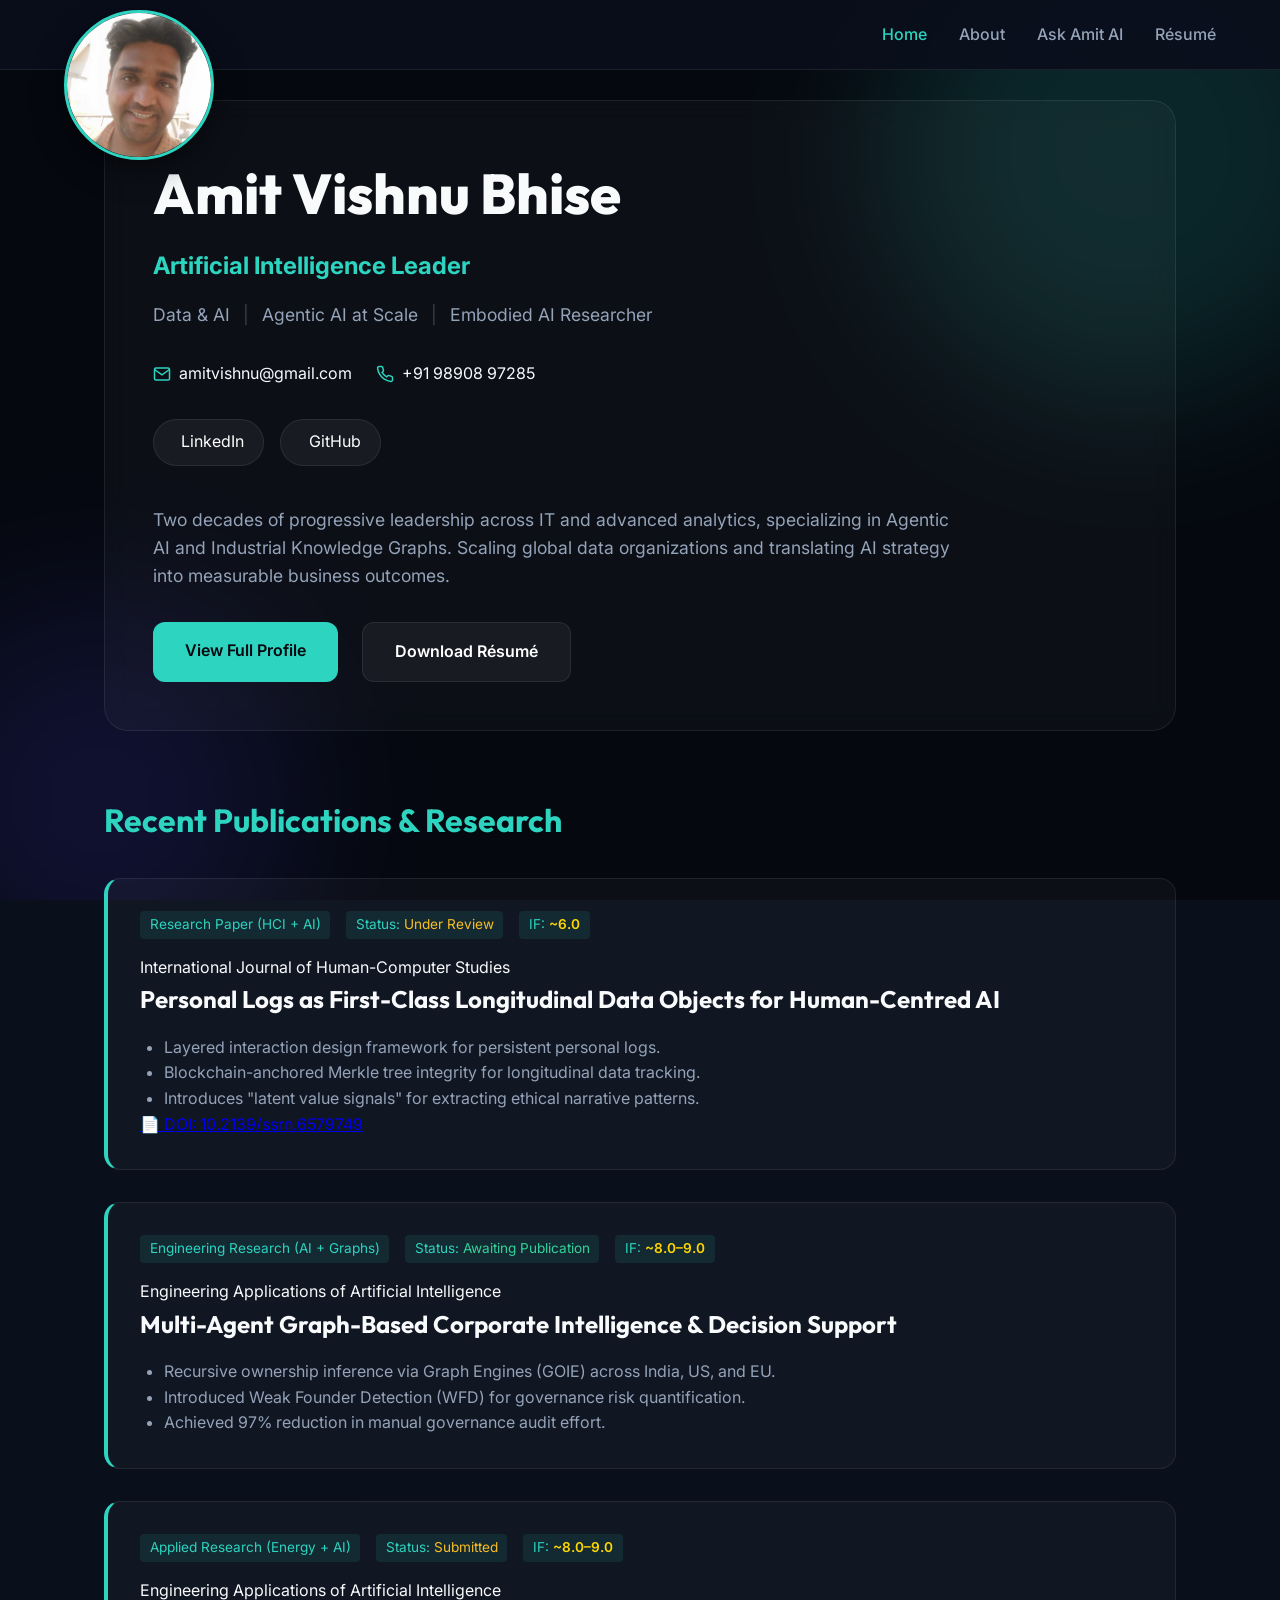
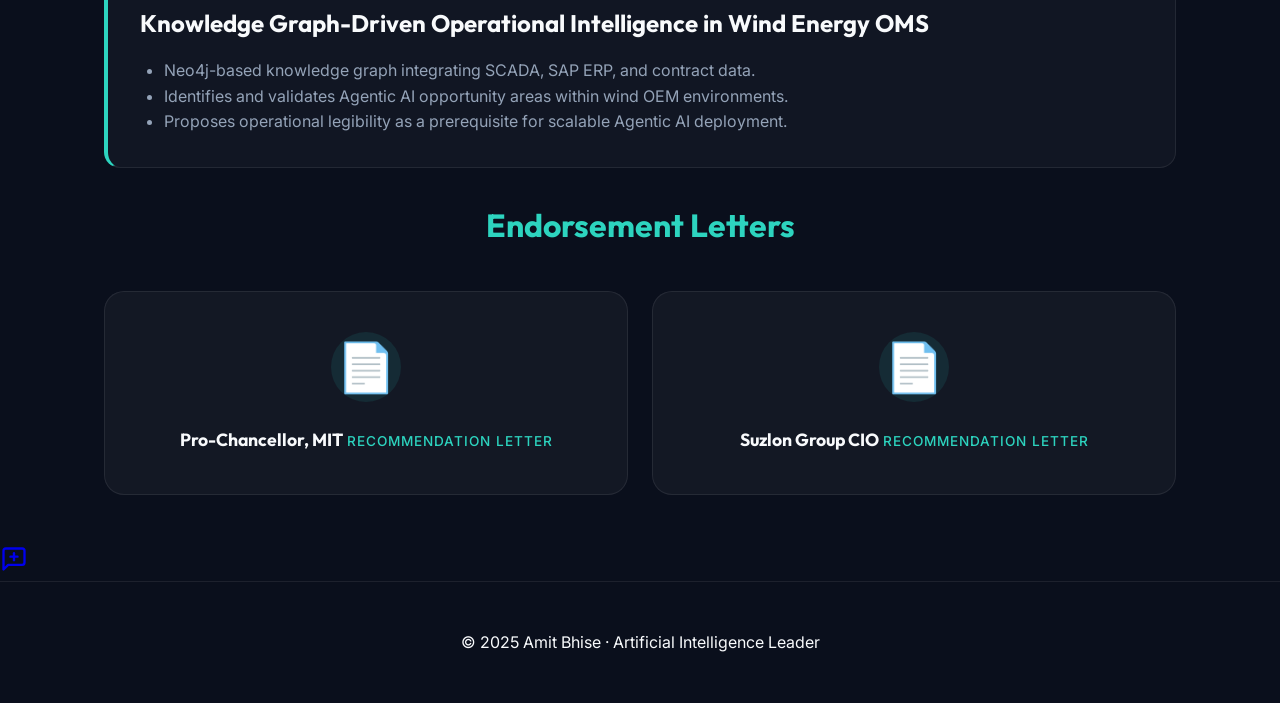
==== index.html @ 851e6092 "Initial commit for Profile_Job with DBA update" ====
<!DOCTYPE html>
<html lang="en">

<head>
    <meta charset="UTF-8">
    <meta name="viewport" content="width=device-width, initial-scale=1.0">
    <title>Amit Vishnu Bhise | Artificial Intelligence Leader</title>
    <meta name="description"
        content="Profile of Amit Bhise, AI Leader & Research Scientist specializing in Human-Centered AI, Knowledge Graphs, and Agentic AI at Scale.">
    <link rel="preconnect" href="https://fonts.googleapis.com">
    <link rel="preconnect" href="https://fonts.gstatic.com" crossorigin>
    <link
        href="https://fonts.googleapis.com/css2?family=Inter:wght@300;400;500;600&family=Outfit:wght@400;600;800&display=swap"
        rel="stylesheet">
    <link rel="stylesheet" href="style.css?v=5">
    <script src="analytics.js"></script>
    <link rel="icon" href="profile.jpg" type="image/jpeg">
</head>

<body>
    <div class="blob-cont">
        <div class="blob blob1"></div>
        <div class="blob blob2"></div>
    </div>

    <nav class="navbar">
        <div class="nav-brand">
            <img src="profile.jpg" alt="Amit Bhise">
        </div>
        <div class="nav-links">
            <a href="index.html" class="nav-link active">Home</a>
            <a href="about.html" class="nav-link">About</a>
            <a href="chat.html" class="nav-link">Ask Amit AI</a>
            <a href="documents/resume.pdf" class="nav-link" target="_blank">Résumé</a>
        </div>
    </nav>

    <main class="container">
        <section class="glass-card hero-section animate-up">
            <div class="hero-content">
                <h1 class="name">Amit Vishnu Bhise</h1>
                <h2 class="role">Artificial Intelligence Leader</h2>

                <p class="tagline">
                    Data & AI <span class="divider">|</span> Agentic AI at Scale <span class="divider">|</span> Embodied
                    AI Researcher
                </p>

                <div class="contact-info">
                    <a href="mailto:amitvishnu@gmail.com" class="contact-link">
                        <svg viewBox="0 0 24 24" fill="none" stroke="currentColor" stroke-width="2">
                            <path d="M4 4h16c1.1 0 2 .9 2 2v12c0 1.1-.9 2-2 2H4c-1.1 0-2-.9-2-2V6c0-1.1.9-2 2-2z" />
                            <polyline points="22,6 12,13 2,6" />
                        </svg>
                        amitvishnu@gmail.com
                    </a>
                    <a href="tel:+919890897285" class="contact-link">
                        <svg viewBox="0 0 24 24" fill="none" stroke="currentColor" stroke-width="2">
                            <path
                                d="M22 16.92v3a2 2 0 0 1-2.18 2 19.79 19.79 0 0 1-8.63-3.07 19.5 19.5 0 0 1-6-6 19.79 19.79 0 0 1-3.07-8.67A2 2 0 0 1 4.11 2h3a2 2 0 0 1 2 1.72 12.84 12.84 0 0 0 .7 2.81 2 2 0 0 1-.45 2.11L8.09 9.91a16 16 0 0 0 6 6l1.27-1.27a2 2 0 0 1 2.11-.45 12.84 12.84 0 0 0 2.81.7A2 2 0 0 1 22 16.92z" />
                        </svg>
                        +91 98908 97285
                    </a>
                </div>

                <div class="social-links">
                    <a href="https://www.linkedin.com/in/amit-bhise-8bb4a715" class="social-btn" target="_blank">
                        <svg viewBox="0 0 24 24" fill="currentColor">
                            <path
                                d="M19 0h-14c-2.761 0-5 2.239-5 5v14c0 2.761 2.239 5 5 5h14c2.762 0 5-2.239 5-5v-14c0-2.761-2.238-5-5-5zm-11 19h-3v-11h3v11zm-1.5-12.268c-.966 0-1.75-.79-1.75-1.764s.784-1.764 1.75-1.764 1.75.79 1.75 1.764-.783 1.764-1.75 1.764zm13.5 12.268h-3v-5.604c0-3.368-4-3.113-4 0v5.604h-3v-11h3v1.765c1.396-2.586 7-2.777 7 2.476v6.759z" />
                        </svg>
                        LinkedIn
                    </a>
                    <a href="https://github.com/amitbhi" class="social-btn" target="_blank">
                        <svg viewBox="0 0 24 24" fill="currentColor">
                            <path
                                d="M12 0c-6.626 0-12 5.373-12 12 0 5.302 3.438 9.8 8.207 11.387.599.111.793-.261.793-.577v-2.234c-3.338.726-4.033-1.416-4.033-1.416-.546-1.387-1.333-1.756-1.333-1.756-1.089-.745.083-.729.083-.729 1.205.084 1.839 1.237 1.839 1.237 1.07 1.834 2.807 1.304 3.492.997.107-.775.418-1.305.762-1.604-2.665-.305-5.467-1.334-5.467-5.931 0-1.311.469-2.381 1.236-3.221-.124-.303-.535-1.524.117-3.176 0 0 1.008-.322 3.301 1.23.957-.266 1.983-.399 3.003-.404 1.02.005 2.047.138 3.006.404 2.291-1.552 3.297-1.23 3.297-1.23.653 1.653.242 2.874.118 3.176.77.84 1.235 1.911 1.235 3.221 0 4.609-2.807 5.624-5.479 5.921.43.372.823 1.102.823 2.222v3.293c0 .319.192.694.801.576 4.765-1.589 8.199-6.086 8.199-11.386 0-6.627-5.373-12-12-12z" />
                        </svg>
                        GitHub
                    </a>
                </div>

                <p style="color: var(--text-secondary); max-width: 800px; margin-bottom: 2rem; font-size: 1.1rem;">
                    Two decades of progressive leadership across IT and advanced analytics, specializing in Agentic AI
                    and Industrial Knowledge Graphs. Scaling global data organizations and translating AI strategy into
                    measurable business outcomes.
                </p>

                <div class="action-buttons">
                    <a href="about.html" class="btn btn-primary">View Full Profile</a>
                    <a href="documents/resume.pdf" class="btn btn-secondary" target="_blank">Download Résumé</a>
                </div>
            </div>
        </section>
        



        <!-- Research Vertical Cards -->
        <section class="publications-section animate-up delay-2">
            <h3 style="font-family: 'Outfit', sans-serif; color: var(--accent); margin-bottom: 2rem; font-size: 2rem;">
                Recent Publications & Research</h3>

            <div class="pub-card">
                <div class="pub-meta">
                    <span class="pub-tag">Research Paper (HCI + AI)</span>
                    <span class="pub-tag">Status: <span style="color: #fbbf24;">Under Review</span></span>
                    <span class="pub-tag">IF: <span class="pub-impact">~6.0</span></span>
                </div>
                <span class="pub-journal">International Journal of Human-Computer Studies</span>
                <h3 class="pub-title">Personal Logs as First-Class Longitudinal Data Objects for Human-Centred AI</h3>
                <ul class="pub-contributions">
                    <li>Layered interaction design framework for persistent personal logs.</li>
                    <li>Blockchain-anchored Merkle tree integrity for longitudinal data tracking.</li>
                    <li>Introduces "latent value signals" for extracting ethical narrative patterns.</li>
                </ul>
                <a href="https://doi.org/10.2139/ssrn.6579749" target="_blank" class="pub-doi-link">📄 DOI:
                    10.2139/ssrn.6579749</a>
            </div>

            <div class="pub-card">
                <div class="pub-meta">
                    <span class="pub-tag">Engineering Research (AI + Graphs)</span>
                    <span class="pub-tag">Status: <span style="color: #34d399;">Awaiting Publication</span></span>
                    <span class="pub-tag">IF: <span class="pub-impact">~8.0–9.0</span></span>
                </div>
                <span class="pub-journal">Engineering Applications of Artificial Intelligence</span>
                <h3 class="pub-title">Multi-Agent Graph-Based Corporate Intelligence & Decision Support</h3>
                <ul class="pub-contributions">
                    <li>Recursive ownership inference via Graph Engines (GOIE) across India, US, and EU.</li>
                    <li>Introduced Weak Founder Detection (WFD) for governance risk quantification.</li>
                    <li>Achieved 97% reduction in manual governance audit effort.</li>
                </ul>
            </div>

            <div class="pub-card">
                <div class="pub-meta">
                    <span class="pub-tag">Applied Research (Energy + AI)</span>
                    <span class="pub-tag">Status: <span style="color: #fbbf24;">Submitted</span></span>
                    <span class="pub-tag">IF: <span class="pub-impact">~8.0–9.0</span></span>
                </div>
                <span class="pub-journal">Engineering Applications of Artificial Intelligence</span>
                <h3 class="pub-title">Knowledge Graph-Driven Operational Intelligence in Wind Energy OMS</h3>
                <ul class="pub-contributions">
                    <li>Neo4j-based knowledge graph integrating SCADA, SAP ERP, and contract data.</li>
                    <li>Identifies and validates Agentic AI opportunity areas within wind OEM environments.</li>
                    <li>Proposes operational legibility as a prerequisite for scalable Agentic AI deployment.</li>
                </ul>
            </div>
        </section>


        <div class="docs-section animate-up delay-3">
            <h3
                style="font-family: 'Outfit', sans-serif; color: var(--accent); margin-bottom: 2.5rem; font-size: 2rem; text-align: center;">
                Endorsement Letters</h3>
            <div class="docs-grid">
                <a href="documents/MIT_LOR.pdf?v=1" class="doc-card" target="_blank">
                    <div class="doc-icon">📄</div>
                    <div class="doc-info">
                        <span class="doc-name">Pro-Chancellor, MIT</span>
                        <span class="doc-meta">Recommendation Letter</span>
                    </div>
                </a>
                <a href="documents/Suzlon_LOR.pdf?v=1" class="doc-card" target="_blank">
                    <div class="doc-icon">📄</div>
                    <div class="doc-info">
                        <span class="doc-name">Suzlon Group CIO</span>
                        <span class="doc-meta">Recommendation Letter</span>
                    </div>
                </a>
            </div>
        </div>
    </main>

    <a href="chat.html" class="chat-widget-btn" title="Ask Amit AI Assistant">
        <svg width="28" height="28" viewBox="0 0 24 24" fill="none" stroke="currentColor" stroke-width="2"
            stroke-linecap="round" stroke-linejoin="round">
            <path d="M21 15a2 2 0 0 1-2 2H7l-4 4V5a2 2 0 0 1 2-2h14a2 2 0 0 1 2 2z"></path>
            <line x1="9" y1="10" x2="15" y2="10"></line>
            <line x1="12" y1="7" x2="12" y2="13"></line>
        </svg>
    </a>

    <footer class="footer">
        <div class="footer-content">
            <span>© 2025 Amit Bhise</span>
            <span class="dot">·</span>
            <span class="highlight">Artificial Intelligence Leader</span>
        </div>
    </footer>

    <script src="script.js"></script>
</body>

</html>
---- style.css ----
/* 
    Amit Bhise - Handcrafted Digital Twin Style
    Restored Original Glass Card Design
*/

:root {
    --bg-dark: #0a0f1c;
    --bg-darker: #05080f;
    --accent: #2dd4bf;
    --accent-hover: #14b8a6;
    --text-primary: #f8fafc;
    --text-secondary: #94a3b8;
    --border-glass: rgba(255, 255, 255, 0.08);
    --card-bg: rgba(255, 255, 255, 0.03);
    --glass-blur: blur(12px);
}

.section-title {
    font-family: 'Outfit', sans-serif;
    font-size: 2rem;
    color: var(--accent);
    margin: 4rem 0 2rem;
    position: relative;
    display: inline-block;
}

.section-title::after {
    content: '';
    position: absolute;
    bottom: -8px;
    left: 0;
    width: 60px;
    height: 3px;
    background: var(--accent);
}

* {
    margin: 0;
    padding: 0;
    box-sizing: border-box;
}

body {
    background-color: var(--bg-dark);
    color: var(--text-primary);
    font-family: 'Inter', -apple-system, sans-serif;
    line-height: 1.6;
    overflow-x: hidden;
}

.blob-cont {
    position: fixed;
    top: 0;
    left: 0;
    width: 100%;
    height: 100%;
    z-index: -1;
    overflow: hidden;
    background: var(--bg-darker);
}

.blob {
    position: absolute;
    filter: blur(80px);
    opacity: 0.15;
    border-radius: 50%;
    animation: move 20s infinite alternate;
}

.blob1 { width: 500px; height: 500px; background: var(--accent); top: -100px; right: -100px; }
.blob2 { width: 400px; height: 400px; background: #4f46e5; bottom: -100px; left: -100px; }

@keyframes move {
    from { transform: translate(0, 0); }
    to { transform: translate(100px, 100px); }
}

.navbar {
    position: fixed;
    top: 0;
    left: 0;
    width: 100%;
    padding: 0 5%;
    display: flex;
    justify-content: space-between;
    align-items: center;
    background: rgba(10, 15, 28, 0.92);
    backdrop-filter: var(--glass-blur);
    border-bottom: 1px solid var(--border-glass);
    z-index: 100;
    height: 70px;
}

.nav-brand img {
    width: 150px;
    height: 150px;
    border-radius: 50%;
    border: 3px solid var(--accent);
    object-fit: cover;
    box-shadow: 0 10px 30px rgba(0, 0, 0, 0.5);
    transition: transform 0.3s ease;
    position: absolute;
    top: 10px;
    left: 5%;
}

.nav-brand img:hover {
    transform: scale(1.05);
}

.nav-links {
    display: flex;
    gap: 2rem;
}

.nav-link {
    color: var(--text-secondary);
    text-decoration: none;
    font-weight: 500;
    transition: 0.3s;
}

.nav-link:hover, .nav-link.active {
    color: var(--accent);
}

.container {
    max-width: 1200px;
    margin: 0 auto;
    padding: 100px 5% 50px;
}

.glass-card {
    background: var(--card-bg);
    backdrop-filter: var(--glass-blur);
    border: 1px solid var(--border-glass);
    border-radius: 24px;
    padding: 3rem;
}

/* Restored Hero Section */
.hero-section {
    display: flex;
    flex-direction: row;
    align-items: center;
    gap: 4rem;
    margin-bottom: 4rem;
}

.profile-frame {
    flex-shrink: 0;
    width: 250px;
    height: 250px;
    padding: 6px;
    background: linear-gradient(135deg, var(--accent), #4f46e5);
    border-radius: 50%;
    box-shadow: 0 10px 30px rgba(45, 212, 191, 0.2);
}

.profile-img {
    width: 100%;
    height: 100%;
    border-radius: 50%;
    object-fit: cover;
    border: 4px solid var(--bg-dark);
}

@media (max-width: 900px) {
    .hero-section {
        flex-direction: column;
        text-align: center;
    }
}

.name {
    font-family: 'Outfit', sans-serif;
    font-size: 3.5rem;
    font-weight: 800;
    margin-bottom: 0.5rem;
}

.role {
    font-size: 1.5rem;
    color: var(--accent);
    margin-bottom: 1rem;
}

.tagline {
    font-size: 1.1rem;
    color: var(--text-secondary);
    margin-bottom: 2rem;
}

.divider {
    color: rgba(255, 255, 255, 0.2);
    margin: 0 0.5rem;
}

.contact-info {
    display: flex;
    gap: 1.5rem;
    flex-wrap: wrap;
    margin-bottom: 2rem;
}

.contact-link {
    display: flex;
    align-items: center;
    gap: 0.5rem;
    color: var(--text-primary);
    text-decoration: none;
}

.contact-link svg { width: 18px; color: var(--accent); }

.social-links {
    display: flex;
    gap: 1rem;
    margin-bottom: 2.5rem;
}

.social-btn {
    display: flex;
    align-items: center;
    gap: 0.5rem;
    background: rgba(255,255,255,0.05);
    border: 1px solid var(--border-glass);
    padding: 0.6rem 1.2rem;
    border-radius: 50px;
    color: white;
    text-decoration: none;
    transition: 0.3s;
}

.social-btn:hover {
    background: rgba(255,255,255,0.1);
    border-color: var(--accent);
    transform: translateY(-2px);
}

.action-buttons {
    display: flex;
    gap: 1.5rem;
    margin-top: 2rem;
}

.btn {
    padding: 1rem 2rem;
    border-radius: 12px;
    font-weight: 600;
    text-decoration: none;
    transition: 0.3s;
}

.btn-primary { background: var(--accent); color: var(--bg-darker); }
.btn-secondary { background: rgba(255,255,255,0.05); color: white; border: 1px solid var(--border-glass); }

.btn:hover { transform: translateY(-2px); }

/* Restored Grid & Research Section */
.grid {
    display: grid;
    grid-template-columns: repeat(auto-fit, minmax(300px, 1fr));
    gap: 2rem;
    margin-bottom: 4rem;
}

.card {
    background: var(--card-bg);
    border: 1px solid var(--border-glass);
    padding: 2rem;
    border-radius: 20px;
    backdrop-filter: var(--glass-blur);
}

.card-icon { font-size: 2rem; margin-bottom: 1rem; display: block; }

.pub-card {
    background: rgba(255, 255, 255, 0.03);
    border: 1px solid var(--border-glass);
    border-radius: 16px;
    padding: 2rem;
    margin-bottom: 2rem;
    border-left: 4px solid var(--accent);
}

.pub-meta { display: flex; gap: 1rem; margin-bottom: 1rem; font-size: 0.85rem; }
.pub-tag { background: rgba(45, 212, 191, 0.1); color: var(--accent); padding: 0.2rem 0.6rem; border-radius: 4px; }
.pub-impact { color: #ffd700; font-weight: 600; }
.pub-title { font-family: 'Outfit', sans-serif; font-size: 1.5rem; margin-bottom: 1rem; }
.pub-contributions { padding-left: 1.5rem; color: var(--text-secondary); }

.stats-section {
    display: flex;
    justify-content: space-around;
    flex-wrap: wrap;
    gap: 2rem;
    margin: 4rem 0;
    text-align: center;
}

.stat-value { font-size: 2.5rem; font-weight: 800; color: var(--accent); display: block; }
.stat-label { color: var(--text-secondary); font-size: 0.9rem; text-transform: uppercase; }

.docs-grid {
    display: grid;
    grid-template-columns: repeat(auto-fit, minmax(250px, 1fr));
    gap: 1.5rem;
    margin-top: 2rem;
}

.doc-card {
    background: rgba(255, 255, 255, 0.04);
    padding: 2.5rem 2rem;
    border-radius: 20px;
    display: flex;
    flex-direction: column;
    align-items: center;
    text-align: center;
    gap: 1.5rem;
    text-decoration: none;
    color: white;
    border: 1px solid var(--border-glass);
    transition: all 0.3s cubic-bezier(0.175, 0.885, 0.32, 1.275);
    backdrop-filter: var(--glass-blur);
}

.doc-card:hover {
    background: rgba(255, 255, 255, 0.08);
    transform: translateY(-8px);
    border-color: var(--accent);
    box-shadow: 0 15px 30px rgba(0, 0, 0, 0.3), 0 0 20px rgba(45, 212, 191, 0.1);
}

.doc-icon {
    font-size: 3rem;
    width: 70px;
    height: 70px;
    background: rgba(45, 212, 191, 0.1);
    border-radius: 50%;
    display: flex;
    justify-content: center;
    align-items: center;
    color: var(--accent);
}

.doc-name {
    color: var(--text-primary);
    font-weight: 700;
    font-size: 1.1rem;
    font-family: 'Outfit', sans-serif;
}

.doc-meta {
    color: var(--accent);
    font-size: 0.85rem;
    font-weight: 500;
    text-transform: uppercase;
    letter-spacing: 1px;
}

.footer { padding: 3rem; text-align: center; border-top: 1px solid var(--border-glass); }

.animate-up { animation: fadeInUp 0.8s ease forwards; }
@keyframes fadeInUp { from { opacity: 0; transform: translateY(20px); } to { opacity: 1; transform: translateY(0); } }

@media (max-width: 768px) {
    .name { font-size: 2.5rem; }
    .action-buttons { flex-direction: column; }
}
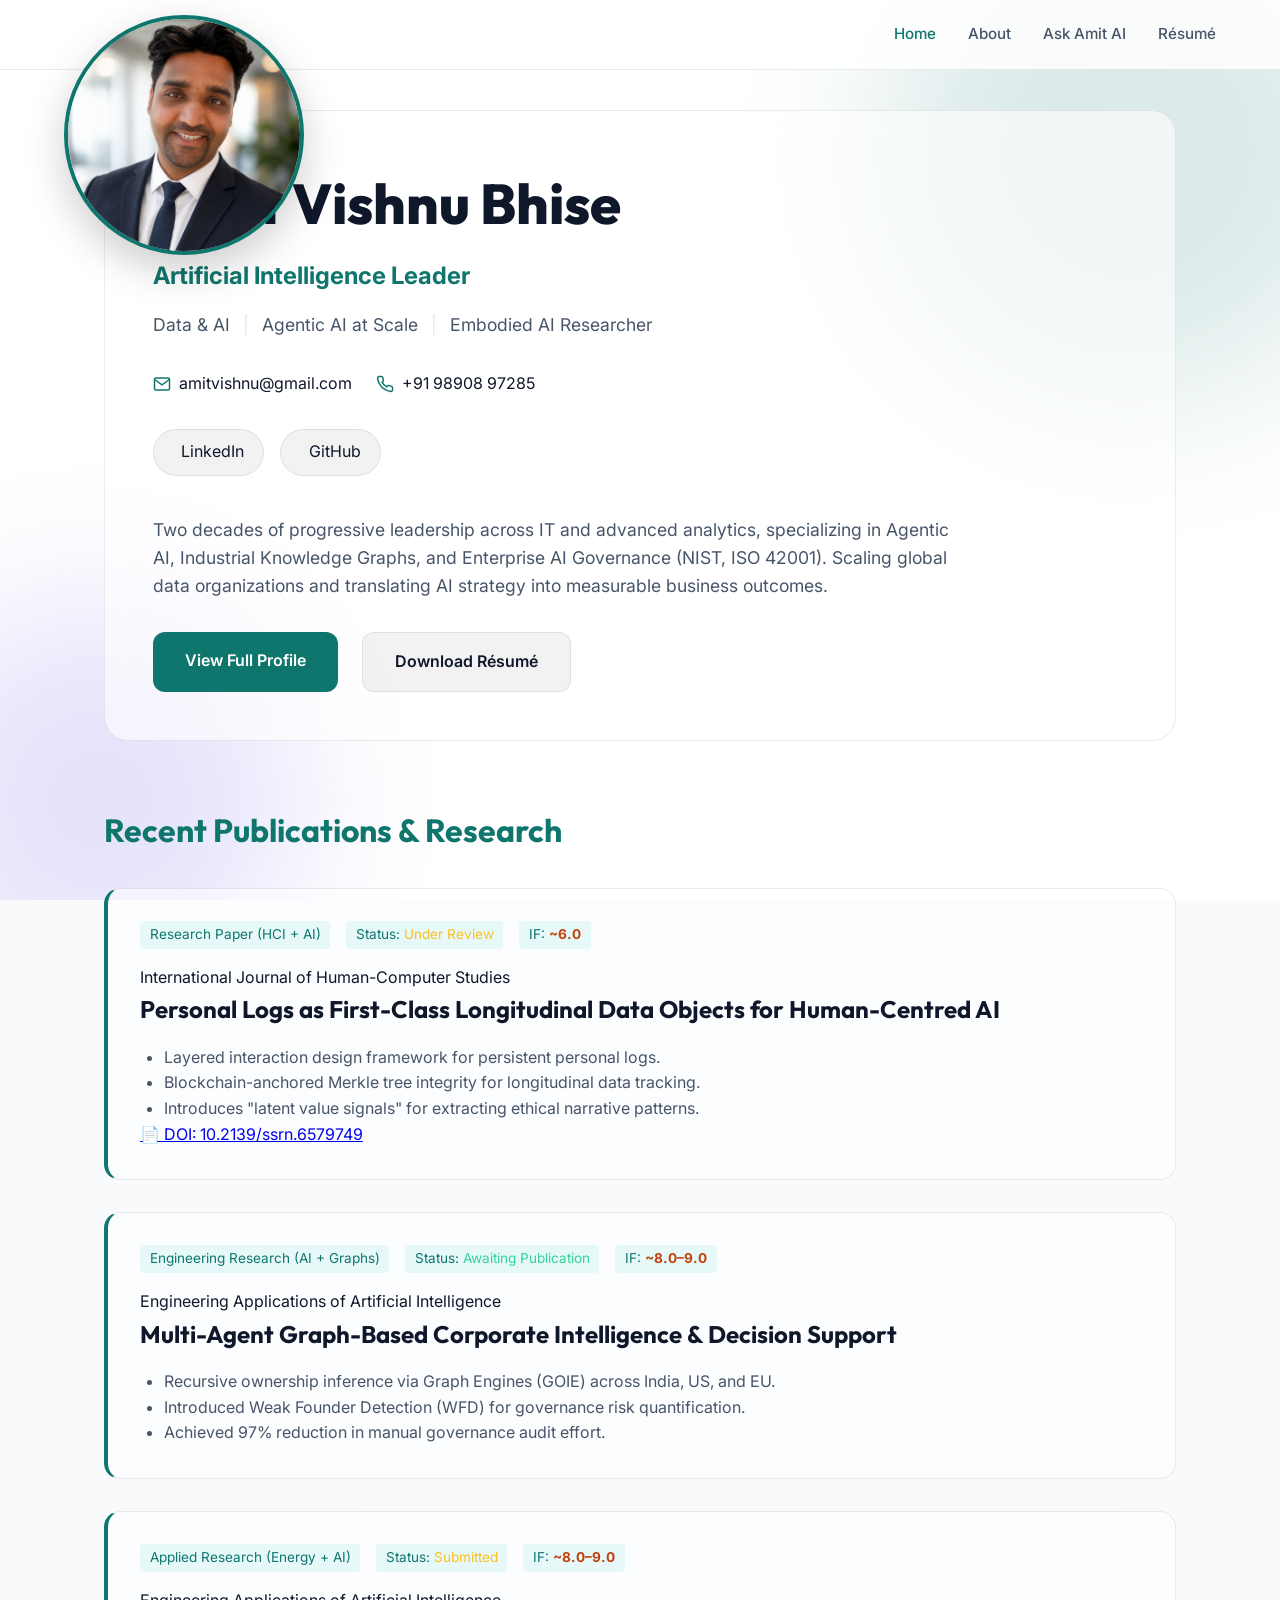
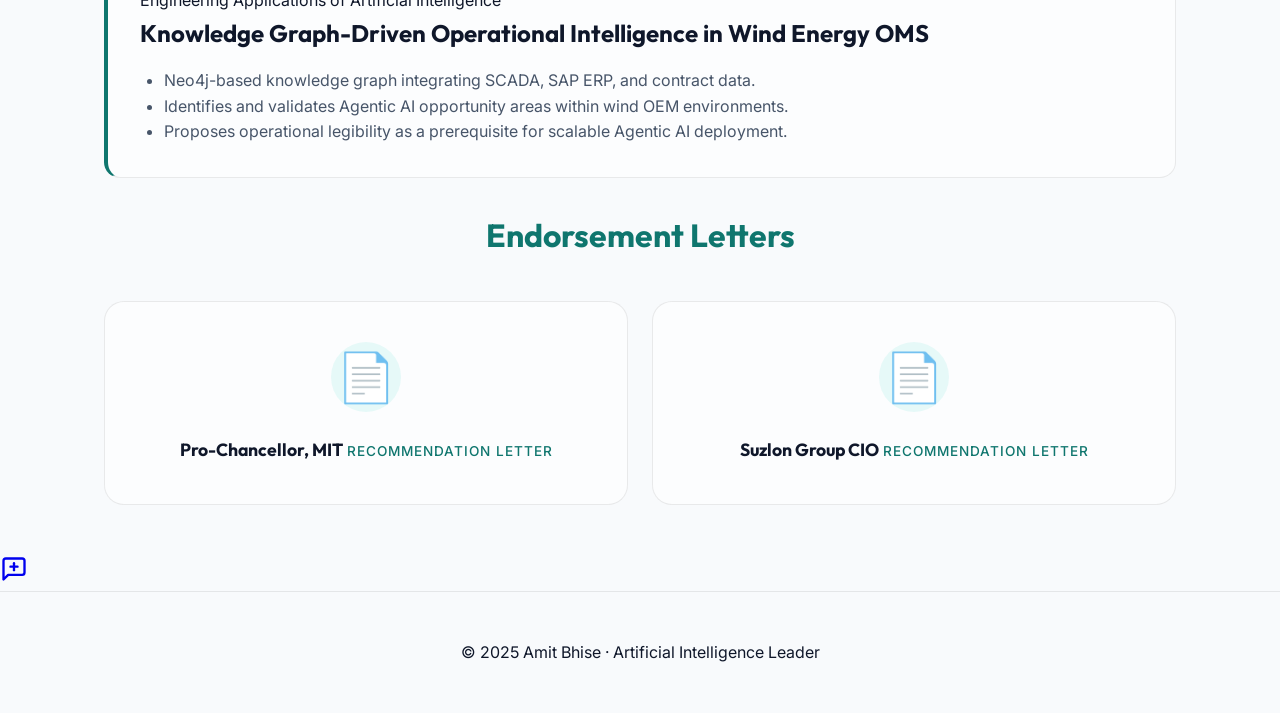
==== commit 38e64ba2: "Update professional experience, AI governance, education details, and responsive UI" ====
--- a/index.html
+++ b/index.html
@@ -12,7 +12,7 @@
     <link
         href="https://fonts.googleapis.com/css2?family=Inter:wght@300;400;500;600&family=Outfit:wght@400;600;800&display=swap"
         rel="stylesheet">
-    <link rel="stylesheet" href="style.css?v=5">
+    <link rel="stylesheet" href="style.css?v=7">
     <script src="analytics.js"></script>
     <link rel="icon" href="profile.jpg" type="image/jpeg">
 </head>
@@ -27,7 +27,12 @@
         <div class="nav-brand">
             <img src="profile.jpg" alt="Amit Bhise">
         </div>
-        <div class="nav-links">
+        <button class="menu-toggle" id="menu-toggle" aria-label="Toggle menu">
+            <span></span>
+            <span></span>
+            <span></span>
+        </button>
+        <div class="nav-links" id="nav-links">
             <a href="index.html" class="nav-link active">Home</a>
             <a href="about.html" class="nav-link">About</a>
             <a href="chat.html" class="nav-link">Ask Amit AI</a>
@@ -81,9 +86,9 @@
                 </div>
 
                 <p style="color: var(--text-secondary); max-width: 800px; margin-bottom: 2rem; font-size: 1.1rem;">
-                    Two decades of progressive leadership across IT and advanced analytics, specializing in Agentic AI
-                    and Industrial Knowledge Graphs. Scaling global data organizations and translating AI strategy into
-                    measurable business outcomes.
+                    Two decades of progressive leadership across IT and advanced analytics, specializing in Agentic AI,
+                    Industrial Knowledge Graphs, and Enterprise AI Governance (NIST, ISO 42001). Scaling global data 
+                    organizations and translating AI strategy into measurable business outcomes.
                 </p>
 
                 <div class="action-buttons">
--- a/style.css
+++ b/style.css
@@ -1,18 +1,19 @@
 /* 
     Amit Bhise - Handcrafted Digital Twin Style
-    Restored Original Glass Card Design
+    Restored Original Glass Card Design - LIGHT THEME
 */
 
 :root {
-    --bg-dark: #0a0f1c;
-    --bg-darker: #05080f;
-    --accent: #2dd4bf;
-    --accent-hover: #14b8a6;
-    --text-primary: #f8fafc;
-    --text-secondary: #94a3b8;
-    --border-glass: rgba(255, 255, 255, 0.08);
-    --card-bg: rgba(255, 255, 255, 0.03);
+    --bg-dark: #f8fafc;
+    --bg-darker: #ffffff;
+    --accent: #0f766e;
+    --accent-hover: #115e59;
+    --text-primary: #0f172a;
+    --text-secondary: #475569;
+    --border-glass: rgba(0, 0, 0, 0.08);
+    --card-bg: rgba(255, 255, 255, 0.6);
     --glass-blur: blur(12px);
+    --nav-height: 70px;
 }
 
 .section-title {
@@ -84,24 +85,40 @@
     display: flex;
     justify-content: space-between;
     align-items: center;
-    background: rgba(10, 15, 28, 0.92);
+    background: rgba(255, 255, 255, 0.85);
     backdrop-filter: var(--glass-blur);
     border-bottom: 1px solid var(--border-glass);
-    z-index: 100;
-    height: 70px;
+    z-index: 1000;
+    height: var(--nav-height);
+}
+
+.nav-brand {
+    display: flex;
+    align-items: center;
 }
 
 .nav-brand img {
-    width: 150px;
-    height: 150px;
+    width: 45px;
+    height: 45px;
     border-radius: 50%;
-    border: 3px solid var(--accent);
+    border: 2px solid var(--accent);
     object-fit: cover;
-    box-shadow: 0 10px 30px rgba(0, 0, 0, 0.5);
+    box-shadow: 0 4px 10px rgba(0, 0, 0, 0.1);
     transition: transform 0.3s ease;
-    position: absolute;
-    top: 10px;
-    left: 5%;
+}
+
+/* Fixed positioning for large screens if desired, but let's make it standard for better responsiveness */
+@media (min-width: 1024px) {
+    .nav-brand img {
+        width: 240px;
+        height: 240px;
+        border-width: 4px;
+        position: absolute;
+        top: 15px;
+        left: 5%;
+        box-shadow: 0 15px 40px rgba(0, 0, 0, 0.2);
+        z-index: 1001;
+    }
 }
 
 .nav-brand img:hover {
@@ -118,16 +135,85 @@
     text-decoration: none;
     font-weight: 500;
     transition: 0.3s;
+    font-size: 0.95rem;
 }
 
 .nav-link:hover, .nav-link.active {
     color: var(--accent);
+}
+
+.menu-toggle {
+    display: none;
+    flex-direction: column;
+    gap: 6px;
+    cursor: pointer;
+    background: none;
+    border: none;
+    padding: 10px;
+}
+
+.menu-toggle span {
+    display: block;
+    width: 25px;
+    height: 2px;
+    background: var(--accent);
+    transition: 0.3s;
+    border-radius: 2px;
+}
+
+@media (max-width: 768px) {
+    .menu-toggle {
+        display: flex;
+    }
+
+    .nav-links {
+        position: fixed;
+        top: var(--nav-height);
+        left: 0;
+        width: 100%;
+        height: calc(100vh - var(--nav-height));
+        background: rgba(255, 255, 255, 0.98);
+        backdrop-filter: blur(20px);
+        flex-direction: column;
+        align-items: center;
+        justify-content: center;
+        gap: 3rem;
+        transform: translateX(100%);
+        transition: transform 0.4s cubic-bezier(0.4, 0, 0.2, 1);
+        z-index: 999;
+    }
+
+    .nav-links.active {
+        transform: translateX(0);
+    }
+
+    .nav-link {
+        font-size: 1.5rem;
+        font-weight: 600;
+    }
+
+    /* Hamburger Animation */
+    .menu-toggle.active span:nth-child(1) {
+        transform: translateY(8px) rotate(45deg);
+    }
+    .menu-toggle.active span:nth-child(2) {
+        opacity: 0;
+    }
+    .menu-toggle.active span:nth-child(3) {
+        transform: translateY(-8px) rotate(-45deg);
+    }
 }
 
 .container {
     max-width: 1200px;
     margin: 0 auto;
-    padding: 100px 5% 50px;
+    padding: calc(var(--nav-height) + 40px) 5% 50px;
+}
+
+@media (max-width: 768px) {
+    .container {
+        padding-top: calc(var(--nav-height) + 20px);
+    }
 }
 
 .glass-card {
@@ -138,6 +224,13 @@
     padding: 3rem;
 }
 
+@media (max-width: 768px) {
+    .glass-card {
+        padding: 2rem 1.5rem;
+        border-radius: 16px;
+    }
+}
+
 /* Restored Hero Section */
 .hero-section {
     display: flex;
@@ -149,12 +242,14 @@
 
 .profile-frame {
     flex-shrink: 0;
-    width: 250px;
-    height: 250px;
-    padding: 6px;
+    width: 500px;
+    height: 500px;
+    max-width: 90vw;
+    max-height: 90vw;
+    padding: 10px;
     background: linear-gradient(135deg, var(--accent), #4f46e5);
     border-radius: 50%;
-    box-shadow: 0 10px 30px rgba(45, 212, 191, 0.2);
+    box-shadow: 0 15px 40px rgba(45, 212, 191, 0.3);
 }
 
 .profile-img {
@@ -170,6 +265,11 @@
         flex-direction: column;
         text-align: center;
     }
+    .profile-frame {
+        width: 300px;
+        height: 300px;
+        margin-bottom: 2rem;
+    }
 }
 
 .name {
@@ -192,7 +292,7 @@
 }
 
 .divider {
-    color: rgba(255, 255, 255, 0.2);
+    color: rgba(0, 0, 0, 0.1);
     margin: 0 0.5rem;
 }
 
@@ -223,17 +323,17 @@
     display: flex;
     align-items: center;
     gap: 0.5rem;
-    background: rgba(255,255,255,0.05);
+    background: rgba(0,0,0,0.05);
     border: 1px solid var(--border-glass);
     padding: 0.6rem 1.2rem;
     border-radius: 50px;
-    color: white;
+    color: var(--text-primary);
     text-decoration: none;
     transition: 0.3s;
 }
 
 .social-btn:hover {
-    background: rgba(255,255,255,0.1);
+    background: rgba(0,0,0,0.1);
     border-color: var(--accent);
     transform: translateY(-2px);
 }
@@ -253,7 +353,7 @@
 }
 
 .btn-primary { background: var(--accent); color: var(--bg-darker); }
-.btn-secondary { background: rgba(255,255,255,0.05); color: white; border: 1px solid var(--border-glass); }
+.btn-secondary { background: rgba(0,0,0,0.05); color: var(--text-primary); border: 1px solid var(--border-glass); }
 
 .btn:hover { transform: translateY(-2px); }
 
@@ -276,7 +376,7 @@
 .card-icon { font-size: 2rem; margin-bottom: 1rem; display: block; }
 
 .pub-card {
-    background: rgba(255, 255, 255, 0.03);
+    background: rgba(255, 255, 255, 0.5);
     border: 1px solid var(--border-glass);
     border-radius: 16px;
     padding: 2rem;
@@ -286,7 +386,7 @@
 
 .pub-meta { display: flex; gap: 1rem; margin-bottom: 1rem; font-size: 0.85rem; }
 .pub-tag { background: rgba(45, 212, 191, 0.1); color: var(--accent); padding: 0.2rem 0.6rem; border-radius: 4px; }
-.pub-impact { color: #ffd700; font-weight: 600; }
+.pub-impact { color: #c2410c; font-weight: 700; }
 .pub-title { font-family: 'Outfit', sans-serif; font-size: 1.5rem; margin-bottom: 1rem; }
 .pub-contributions { padding-left: 1.5rem; color: var(--text-secondary); }
 
@@ -310,7 +410,7 @@
 }
 
 .doc-card {
-    background: rgba(255, 255, 255, 0.04);
+    background: rgba(255, 255, 255, 0.5);
     padding: 2.5rem 2rem;
     border-radius: 20px;
     display: flex;
@@ -319,17 +419,17 @@
     text-align: center;
     gap: 1.5rem;
     text-decoration: none;
-    color: white;
+    color: var(--text-primary);
     border: 1px solid var(--border-glass);
     transition: all 0.3s cubic-bezier(0.175, 0.885, 0.32, 1.275);
     backdrop-filter: var(--glass-blur);
 }
 
 .doc-card:hover {
-    background: rgba(255, 255, 255, 0.08);
+    background: rgba(255, 255, 255, 0.8);
     transform: translateY(-8px);
     border-color: var(--accent);
-    box-shadow: 0 15px 30px rgba(0, 0, 0, 0.3), 0 0 20px rgba(45, 212, 191, 0.1);
+    box-shadow: 0 15px 30px rgba(0, 0, 0, 0.1), 0 0 20px rgba(45, 212, 191, 0.05);
 }
 
 .doc-icon {
@@ -365,6 +465,23 @@
 @keyframes fadeInUp { from { opacity: 0; transform: translateY(20px); } to { opacity: 1; transform: translateY(0); } }
 
 @media (max-width: 768px) {
-    .name { font-size: 2.5rem; }
-    .action-buttons { flex-direction: column; }
+    .name { font-size: 2.2rem; line-height: 1.2; }
+    .role { font-size: 1.2rem; }
+    .tagline { font-size: 1rem; }
+    .action-buttons { flex-direction: column; width: 100%; }
+    .btn { width: 100%; text-align: center; }
+    .hero-section { gap: 2rem; }
+    .contact-info { flex-direction: column; gap: 0.8rem; }
+    .social-links { flex-wrap: wrap; justify-content: center; }
+    
+    .pub-card { padding: 1.5rem; }
+    .pub-title { font-size: 1.25rem; }
+    .pub-meta { flex-direction: column; gap: 0.5rem; }
+    
+    .section-title { font-size: 1.5rem; margin: 3rem 0 1.5rem; }
+}
+
+@media (max-width: 480px) {
+    .name { font-size: 1.8rem; }
+    .nav-brand img { width: 40px; height: 40px; }
 }
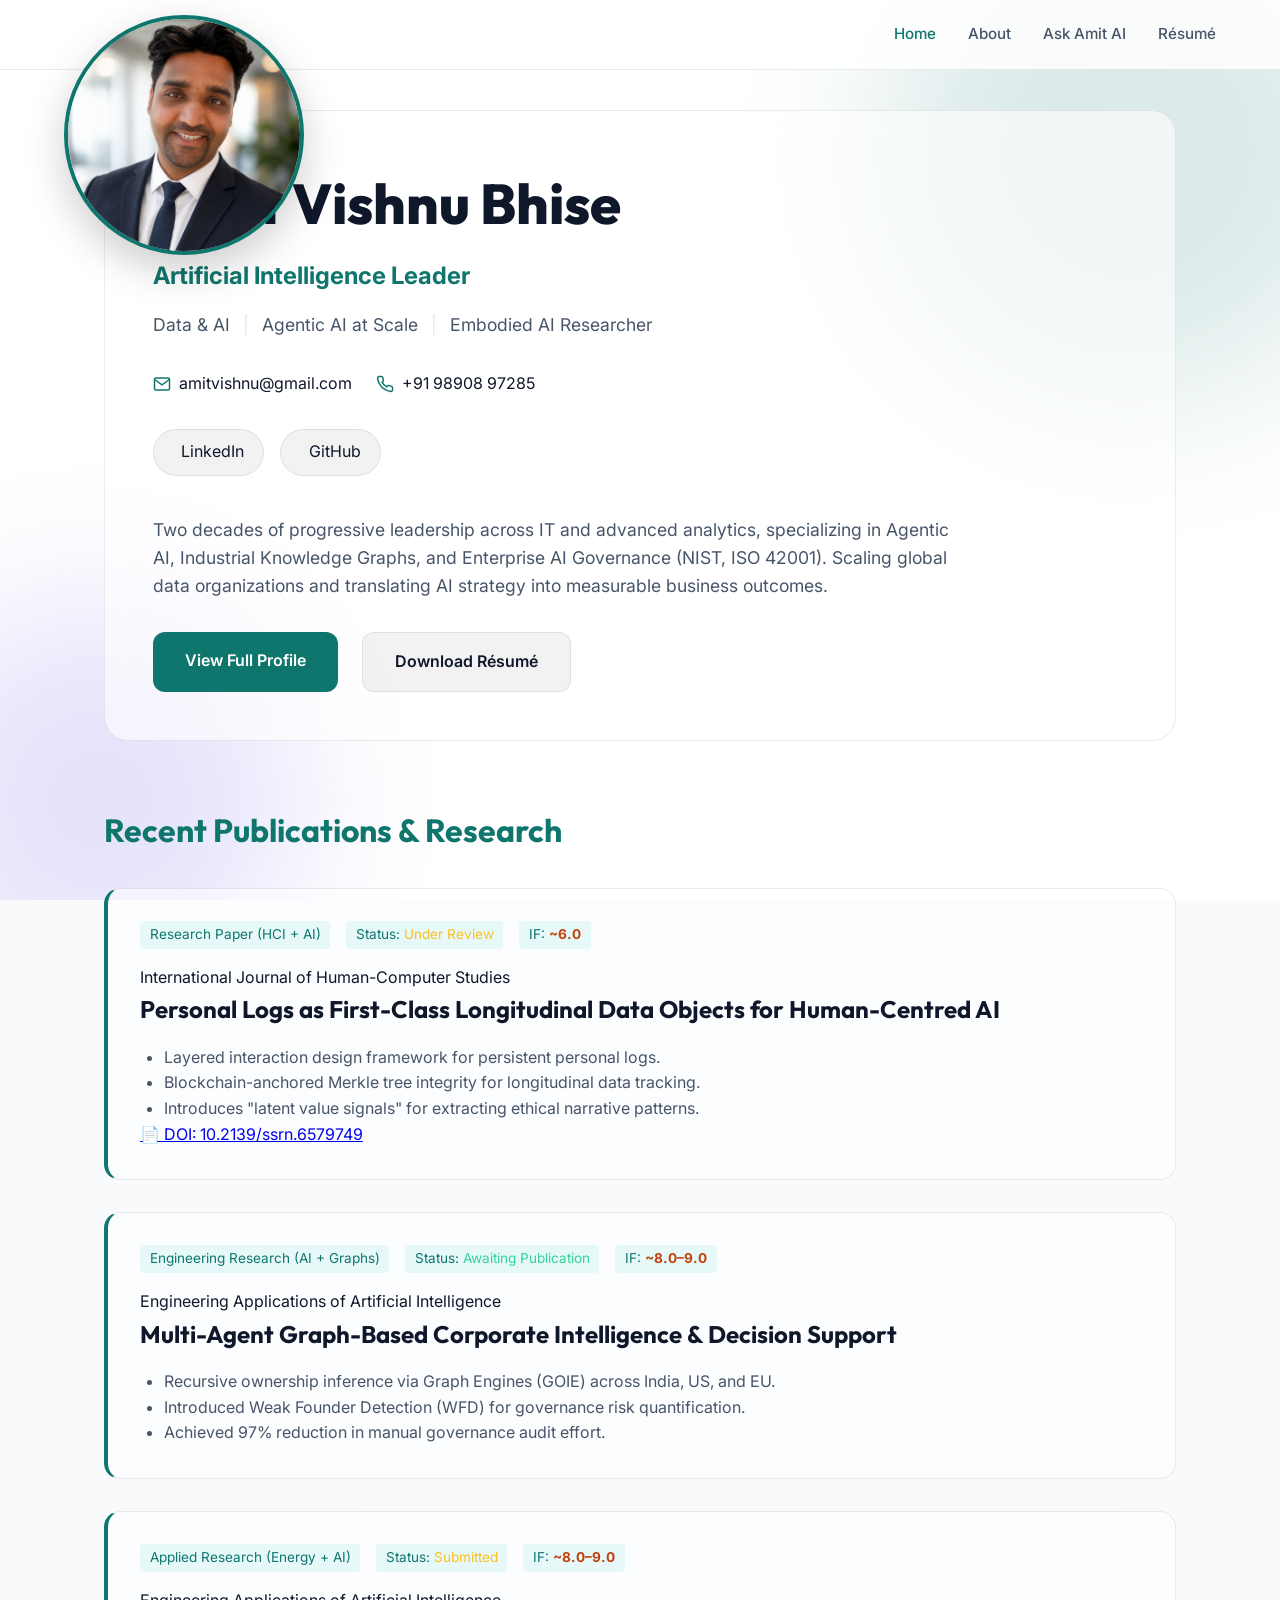
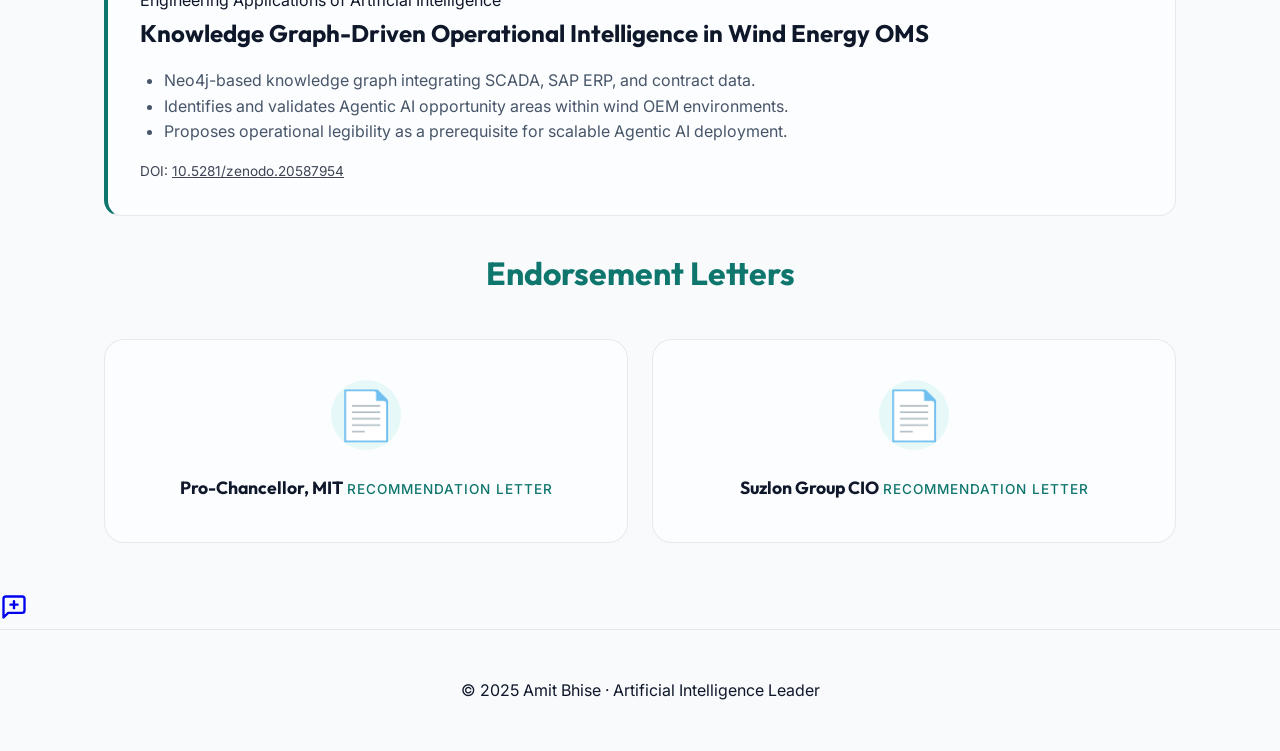
==== commit a0873d5e: "Add DOIs and Separation doc links in root dir" ====
--- a/index.html
+++ b/index.html
@@ -12,7 +12,16 @@
     <link
         href="https://fonts.googleapis.com/css2?family=Inter:wght@300;400;500;600&family=Outfit:wght@400;600;800&display=swap"
         rel="stylesheet">
-    <link rel="stylesheet" href="style.css?v=7">
+    <link rel="stylesheet" href="style.css?v=8">
+    
+    <!-- Microsoft Clarity -->
+    <script type="text/javascript">
+        (function(c,l,a,r,i,t,y){
+            c[a]=c[a]||function(){(c[a].q=c[a].q||[]).push(arguments)};
+            t=l.createElement(r);t.async=1;t.src="https://www.clarity.ms/tag/"+i;
+            y=l.getElementsByTagName(r)[0];y.parentNode.insertBefore(t,y);
+        })(window, document, "clarity", "script", "ws2c4tby7n");
+    </script>
     <script src="analytics.js"></script>
     <link rel="icon" href="profile.jpg" type="image/jpeg">
 </head>
@@ -151,6 +160,7 @@
                     <li>Identifies and validates Agentic AI opportunity areas within wind OEM environments.</li>
                     <li>Proposes operational legibility as a prerequisite for scalable Agentic AI deployment.</li>
                 </ul>
+                <div style="margin-top: 1rem; opacity: 0.8; font-size: 0.85rem;">DOI: <a href="https://doi.org/10.5281/zenodo.20587954" target="_blank" style="color: inherit; text-decoration: underline;">10.5281/zenodo.20587954</a></div>
             </div>
         </section>
 
--- a/style.css
+++ b/style.css
@@ -484,4 +484,34 @@
 @media (max-width: 480px) {
     .name { font-size: 1.8rem; }
     .nav-brand img { width: 40px; height: 40px; }
-}+}
+/* Inline Document Links */
+.inline-doc-link {
+    font-size: 0.75rem;
+    color: var(--accent);
+    text-decoration: none;
+    border: 1px solid rgba(15, 118, 110, 0.3);
+    padding: 0.15rem 0.5rem;
+    border-radius: 4px;
+    margin-left: 0.4rem;
+    display: inline-flex;
+    align-items: center;
+    gap: 0.2rem;
+    background: rgba(15, 118, 110, 0.05);
+    transition: all 0.2s ease;
+    vertical-align: middle;
+    font-weight: 500;
+}
+
+.inline-doc-link:hover {
+    background: var(--accent);
+    color: #ffffff !important;
+    border-color: var(--accent);
+    text-decoration: none;
+    box-shadow: 0 2px 6px rgba(15, 118, 110, 0.2);
+}
+
+.inline-doc-link::before {
+    content: "📄";
+    font-size: 0.7rem;
+}
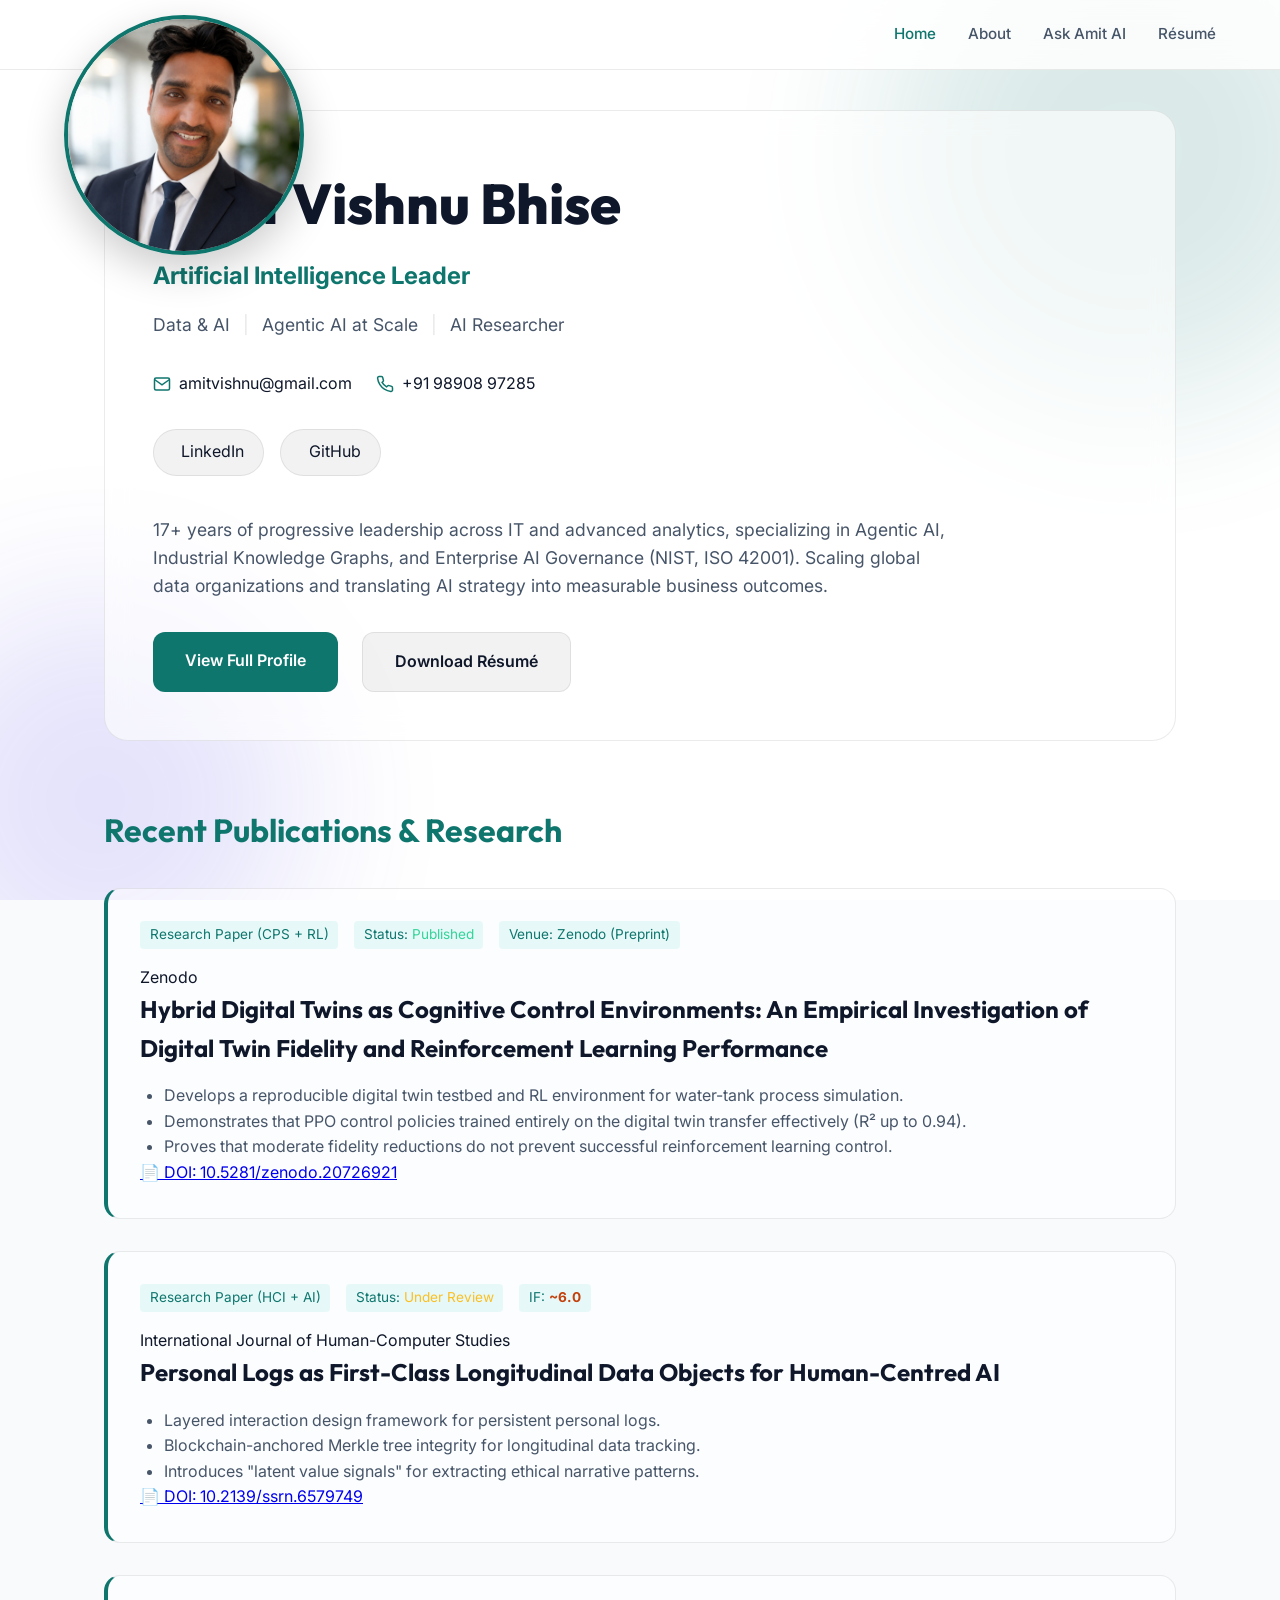
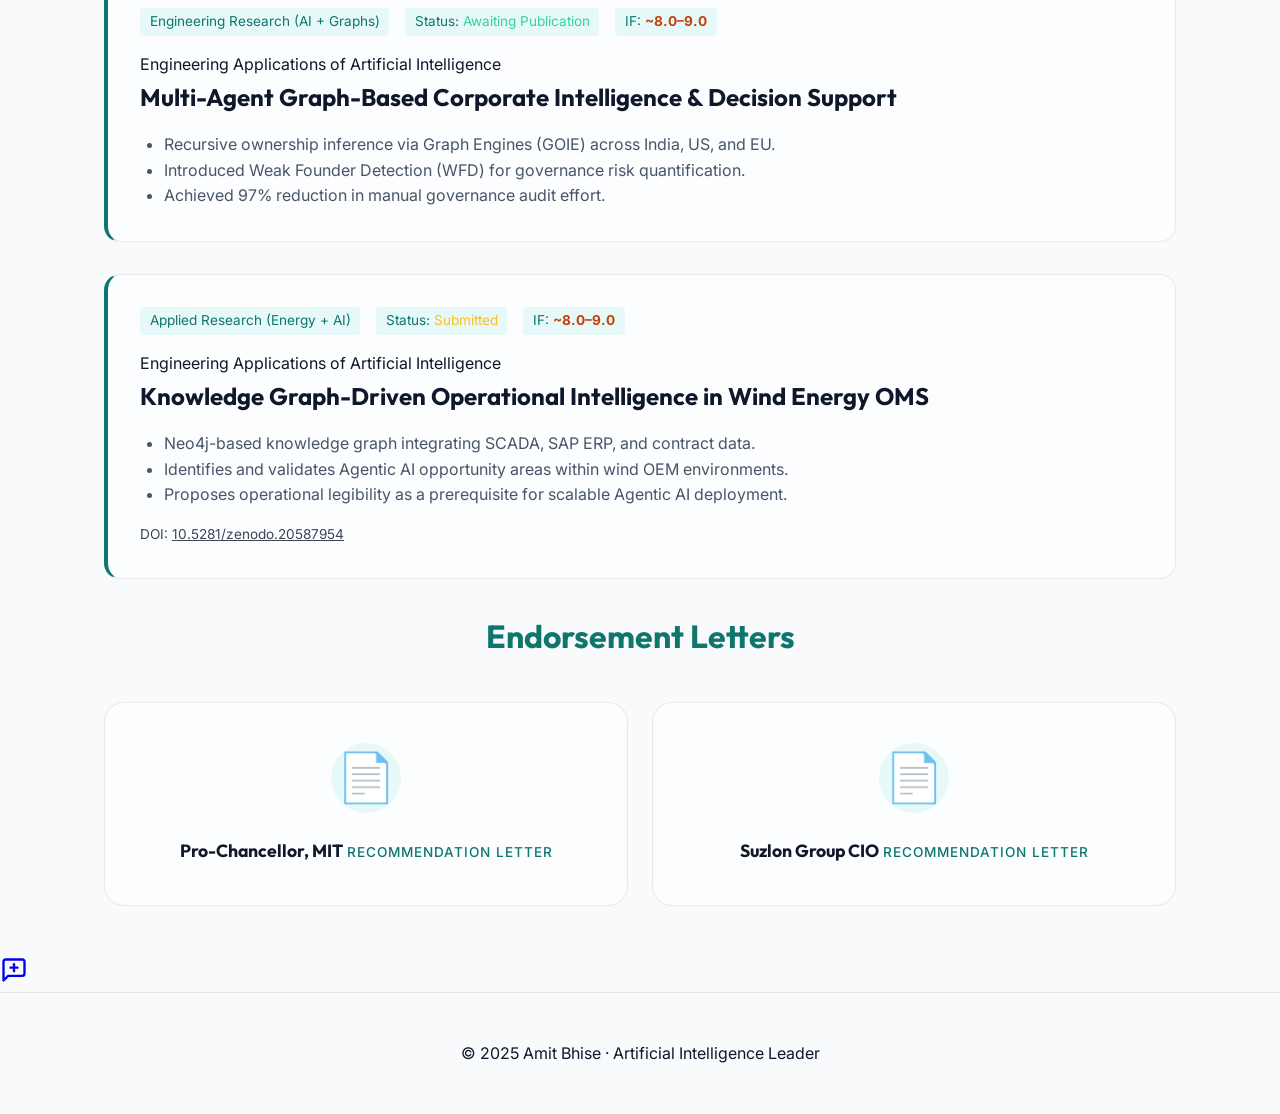
==== commit 705fcd64: "Update profile with new Zenodo paper and Bhaskaracharya certificate" ====
--- a/index.html
+++ b/index.html
@@ -56,8 +56,8 @@
                 <h2 class="role">Artificial Intelligence Leader</h2>
 
                 <p class="tagline">
-                    Data & AI <span class="divider">|</span> Agentic AI at Scale <span class="divider">|</span> Embodied
-                    AI Researcher
+                    Data & AI <span class="divider">|</span> Agentic AI at Scale <span class="divider">|</span> AI
+                    Researcher
                 </p>
 
                 <div class="contact-info">
@@ -95,7 +95,7 @@
                 </div>
 
                 <p style="color: var(--text-secondary); max-width: 800px; margin-bottom: 2rem; font-size: 1.1rem;">
-                    Two decades of progressive leadership across IT and advanced analytics, specializing in Agentic AI,
+                    17+ years of progressive leadership across IT and advanced analytics, specializing in Agentic AI,
                     Industrial Knowledge Graphs, and Enterprise AI Governance (NIST, ISO 42001). Scaling global data 
                     organizations and translating AI strategy into measurable business outcomes.
                 </p>
@@ -114,6 +114,22 @@
         <section class="publications-section animate-up delay-2">
             <h3 style="font-family: 'Outfit', sans-serif; color: var(--accent); margin-bottom: 2rem; font-size: 2rem;">
                 Recent Publications & Research</h3>
+
+            <div class="pub-card">
+                <div class="pub-meta">
+                    <span class="pub-tag">Research Paper (CPS + RL)</span>
+                    <span class="pub-tag">Status: <span style="color: #34d399;">Published</span></span>
+                    <span class="pub-tag">Venue: Zenodo (Preprint)</span>
+                </div>
+                <span class="pub-journal">Zenodo</span>
+                <h3 class="pub-title">Hybrid Digital Twins as Cognitive Control Environments: An Empirical Investigation of Digital Twin Fidelity and Reinforcement Learning Performance</h3>
+                <ul class="pub-contributions">
+                    <li>Develops a reproducible digital twin testbed and RL environment for water-tank process simulation.</li>
+                    <li>Demonstrates that PPO control policies trained entirely on the digital twin transfer effectively (R² up to 0.94).</li>
+                    <li>Proves that moderate fidelity reductions do not prevent successful reinforcement learning control.</li>
+                </ul>
+                <a href="https://doi.org/10.5281/zenodo.20726921" target="_blank" class="pub-doi-link">📄 DOI: 10.5281/zenodo.20726921</a>
+            </div>
 
             <div class="pub-card">
                 <div class="pub-meta">
